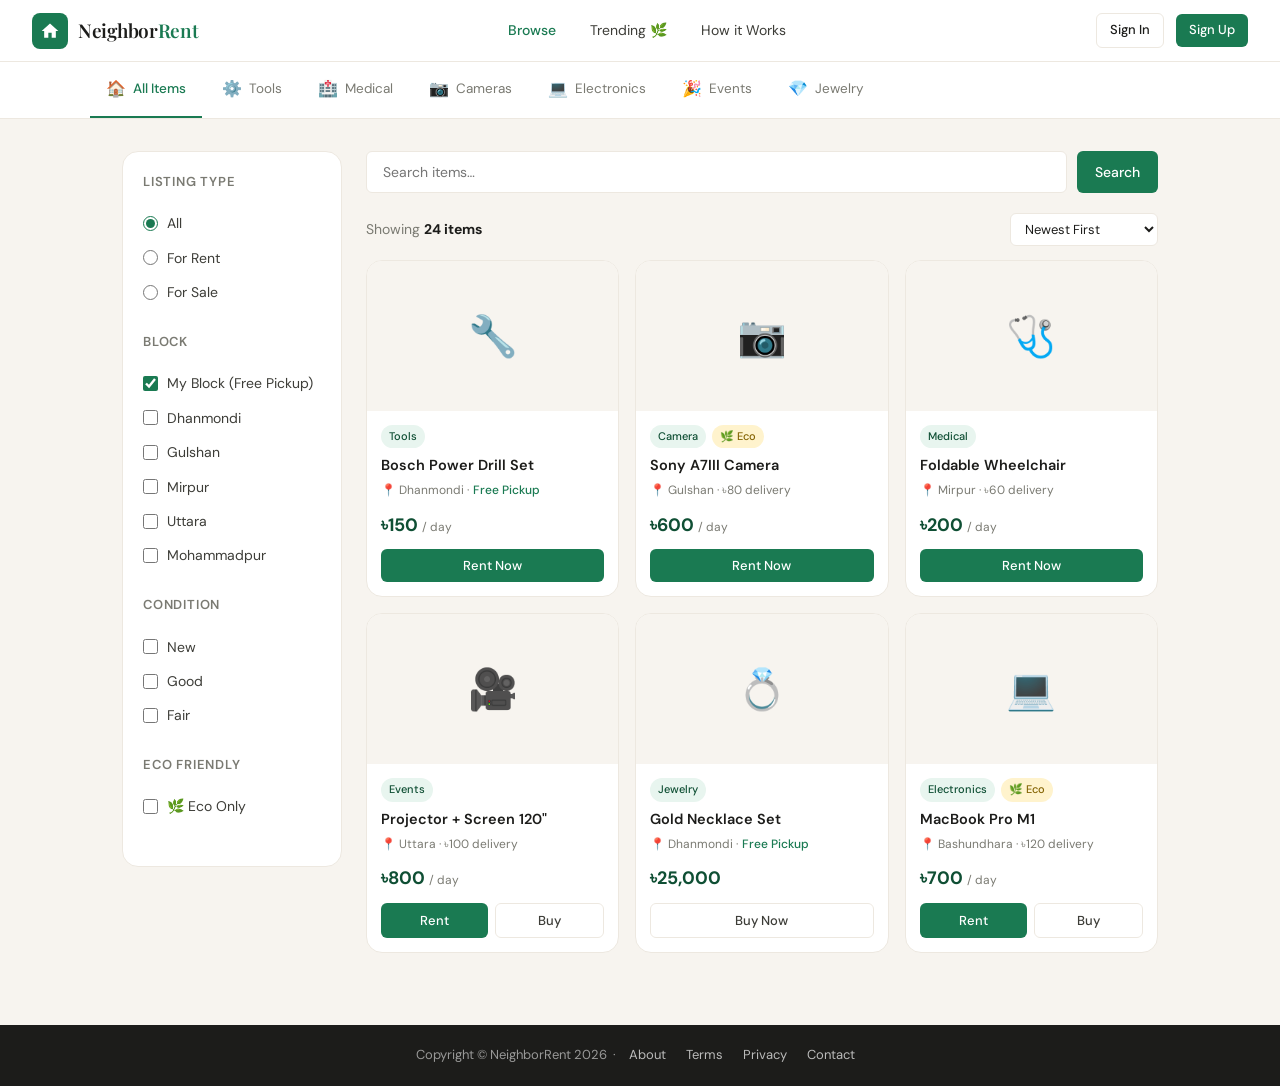
==== browse.html @ 6504f297 "first commit" ====
<!DOCTYPE html>
<html lang="en">
<head>
<meta charset="UTF-8">
<meta name="viewport" content="width=device-width, initial-scale=1.0">
<title>NeighborRent – Dhaka Rental & Resale Platform</title>
<link href="https://fonts.googleapis.com/css2?family=DM+Sans:ital,opsz,wght@0,9..40,300;0,9..40,400;0,9..40,500;0,9..40,600;1,9..40,300&family=Playfair+Display:wght@500;600&display=swap" rel="stylesheet">
<link rel="stylesheet" href="styles.css">
</head>
<body>
<nav class="topbar">
  <a href="neighborrent.html" class="logo">
    <div class="logo-icon">
      <svg viewBox="0 0 24 24"><path d="M10 20v-6h4v6h5v-8h3L12 3 2 12h3v8z"/></svg>
    </div>
    <span class="logo-text">Neighbor<span>Rent</span></span>
  </a>
  <div class="nav-links" id="nav-public">
    <a href="browse.html" class="nav-link active">Browse</a>
    <a href="trending.html" class="nav-link">Trending 🌿</a>
    <a href="#" class="nav-link">How it Works</a>
  </div>
  <div class="nav-right" id="nav-right-public">
    <a href="signin.html" class="btn btn-outline btn-sm">Sign In</a>
    <a href="signup.html" class="btn btn-primary btn-sm">Sign Up</a>
  </div>
</nav>
<div id="page-browse" class="page-section active">
  <div class="category-bar">
    <div class="inner">
      <div class="cat-pill active"><span class="icon">🏠</span> All Items</div>
      <div class="cat-pill"><span class="icon">⚙️</span> Tools</div>
      <div class="cat-pill"><span class="icon">🏥</span> Medical</div>
      <div class="cat-pill"><span class="icon">📷</span> Cameras</div>
      <div class="cat-pill"><span class="icon">💻</span> Electronics</div>
      <div class="cat-pill"><span class="icon">🎉</span> Events</div>
      <div class="cat-pill"><span class="icon">💎</span> Jewelry</div>
    </div>
  </div>
  <div class="container">
    <div class="browse-layout">
      <!-- Filters -->
      <aside class="filter-sidebar">
        <div class="filter-group">
          <h3>Listing Type</h3>
          <label><input type="radio" name="type" checked> All</label>
          <label><input type="radio" name="type"> For Rent</label>
          <label><input type="radio" name="type"> For Sale</label>
        </div>
        <div class="filter-group">
          <h3>Block</h3>
          <label><input type="checkbox" checked> My Block (Free Pickup)</label>
          <label><input type="checkbox"> Dhanmondi</label>
          <label><input type="checkbox"> Gulshan</label>
          <label><input type="checkbox"> Mirpur</label>
          <label><input type="checkbox"> Uttara</label>
          <label><input type="checkbox"> Mohammadpur</label>
        </div>
        <div class="filter-group">
          <h3>Condition</h3>
          <label><input type="checkbox"> New</label>
          <label><input type="checkbox"> Good</label>
          <label><input type="checkbox"> Fair</label>
        </div>
        <div class="filter-group">
          <h3>Eco Friendly</h3>
          <label><input type="checkbox"> 🌿 Eco Only</label>
        </div>
      </aside>

      <!-- Items -->
      <div class="items-grid">
        <div class="search-bar">
          <input class="search-input" type="text" placeholder="Search items…">
          <button class="btn btn-primary">Search</button>
        </div>
        <div class="u-inline-009">
          <span class="u-inline-010">Showing <strong class="u-inline-011">24 items</strong></span>
          <select class="u-inline-012">
            <option>Newest First</option><option>Price: Low to High</option><option>Price: High to Low</option>
          </select>
        </div>
        <div class="cards-grid">
          <div class="item-card" onclick="location.href='item-detail.html'">
            <div class="card-img">🔧</div>
            <div class="card-body">
              <div class="card-meta"><span class="card-cat">Tools</span></div>
              <div class="card-name">Bosch Power Drill Set</div>
              <div class="card-block">📍 Dhanmondi · <span class="u-inline-013">Free Pickup</span></div>
              <div class="card-price">৳150 <span>/ day</span></div>
              <div class="card-actions"><button class="btn-rent">Rent Now</button></div>
            </div>
          </div>
          <div class="item-card" onclick="location.href='item-detail.html'">
            <div class="card-img">📷</div>
            <div class="card-body">
              <div class="card-meta"><span class="card-cat">Camera</span><span class="eco-badge">🌿 Eco</span></div>
              <div class="card-name">Sony A7III Camera</div>
              <div class="card-block">📍 Gulshan · ৳80 delivery</div>
              <div class="card-price">৳600 <span>/ day</span></div>
              <div class="card-actions"><button class="btn-rent">Rent Now</button></div>
            </div>
          </div>
          <div class="item-card" onclick="location.href='item-detail.html'">
            <div class="card-img">🩺</div>
            <div class="card-body">
              <div class="card-meta"><span class="card-cat">Medical</span></div>
              <div class="card-name">Foldable Wheelchair</div>
              <div class="card-block">📍 Mirpur · ৳60 delivery</div>
              <div class="card-price">৳200 <span>/ day</span></div>
              <div class="card-actions"><button class="btn-rent">Rent Now</button></div>
            </div>
          </div>
          <div class="item-card" onclick="location.href='item-detail.html'">
            <div class="card-img">🎥</div>
            <div class="card-body">
              <div class="card-meta"><span class="card-cat">Events</span></div>
              <div class="card-name">Projector + Screen 120"</div>
              <div class="card-block">📍 Uttara · ৳100 delivery</div>
              <div class="card-price">৳800 <span>/ day</span></div>
              <div class="card-actions"><button class="btn-rent">Rent</button><button class="btn-buy">Buy</button></div>
            </div>
          </div>
          <div class="item-card" onclick="location.href='item-detail.html'">
            <div class="card-img">💍</div>
            <div class="card-body">
              <div class="card-meta"><span class="card-cat">Jewelry</span></div>
              <div class="card-name">Gold Necklace Set</div>
              <div class="card-block">📍 Dhanmondi · <span class="u-inline-013">Free Pickup</span></div>
              <div class="card-price">৳25,000</div>
              <div class="card-actions"><button class="btn-buy u-inline-014">Buy Now</button></div>
            </div>
          </div>
          <div class="item-card" onclick="location.href='item-detail.html'">
            <div class="card-img">💻</div>
            <div class="card-body">
              <div class="card-meta"><span class="card-cat">Electronics</span><span class="eco-badge">🌿 Eco</span></div>
              <div class="card-name">MacBook Pro M1</div>
              <div class="card-block">📍 Bashundhara · ৳120 delivery</div>
              <div class="card-price">৳700 <span>/ day</span></div>
              <div class="card-actions"><button class="btn-rent">Rent</button><button class="btn-buy">Buy</button></div>
            </div>
          </div>
        </div>
      </div>
    </div>
  </div>
  <footer class="u-inline-015"><p>Copyright © NeighborRent 2026 &nbsp;·&nbsp;<a href="#">About</a><a href="#">Terms</a><a href="#">Privacy</a><a href="#">Contact</a></p></footer>
</div>

<!-- ══════════════════════════════════════════
     PAGE: ITEM DETAIL
══════════════════════════════════════════ -->
<script src="scripts.js"></script>
</body>
</html>
---- styles.css ----
/*
  NeighborRent shared styles
  --------------------------
  This SCSS file contains the visual system, shared layout primitives,
  and page-specific styles used by every standalone HTML page.
*/
:root {
  --green: #1a7a52;
  --green-light: #e8f5ef;
  --green-mid: #2d9e6a;
  --green-dark: #0f4f34;
  --amber: #e8a020;
  --amber-light: #fef6e4;
  --coral: #e55a38;
  --sand: #f7f4ef;
  --sand-dark: #ede8e0;
  --ink: #1c1c1a;
  --ink-mid: #3d3d38;
  --ink-muted: #7a7a72;
  --ink-faint: #b5b5ac;
  --white: #ffffff;
  --radius: 10px;
  --radius-sm: 6px;
  --radius-lg: 16px;
  --shadow: 0 2px 12px rgba(0, 0, 0, 0.07);
  --shadow-md: 0 4px 24px rgba(0, 0, 0, 0.10);
}

* {
  box-sizing: border-box;
  margin: 0;
  padding: 0;
}

body {
  font-family: "DM Sans", sans-serif;
  background: var(--sand);
  color: var(--ink);
  font-size: 15px;
  line-height: 1.6;
}

/* Navigation and global header */
.topbar {
  background: var(--white);
  border-bottom: 1px solid var(--sand-dark);
  padding: 0 2rem;
  height: 62px;
  display: flex;
  align-items: center;
  justify-content: space-between;
  position: sticky;
  top: 0;
  z-index: 100;
}

.logo {
  display: flex;
  align-items: center;
  gap: 10px;
  text-decoration: none;
}

.logo-icon {
  width: 36px;
  height: 36px;
  background: var(--green);
  border-radius: 8px;
  display: flex;
  align-items: center;
  justify-content: center;
}

.logo-icon svg {
  width: 20px;
  height: 20px;
  fill: white;
}

.logo-text {
  font-family: "Playfair Display", serif;
  font-size: 19px;
  font-weight: 600;
  color: var(--ink);
  letter-spacing: -0.3px;
}

.logo-text span {
  color: var(--green);
}

.nav-links {
  display: flex;
  align-items: center;
  gap: 6px;
}

.nav-link {
  padding: 7px 14px;
  border-radius: var(--radius-sm);
  font-size: 14px;
  color: var(--ink-mid);
  text-decoration: none;
  transition: all 0.15s;
  font-weight: 400;
}

.nav-link:hover {
  background: var(--sand);
  color: var(--ink);
}

.nav-link.active {
  color: var(--green);
  font-weight: 500;
}

.nav-badge {
  position: relative;
  display: flex;
  align-items: center;
  justify-content: center;
  width: 38px;
  height: 38px;
  border-radius: 50%;
  border: 1px solid var(--sand-dark);
  cursor: pointer;
  transition: background 0.15s;
}

.nav-badge:hover {
  background: var(--sand);
}

.nav-badge .dot {
  position: absolute;
  top: 7px;
  right: 7px;
  width: 8px;
  height: 8px;
  border-radius: 50%;
  background: var(--coral);
  border: 2px solid white;
}

.nav-right {
  display: flex;
  align-items: center;
  gap: 12px;
}

.btn {
  display: inline-flex;
  align-items: center;
  gap: 7px;
  padding: 9px 18px;
  border-radius: var(--radius-sm);
  font-size: 14px;
  font-weight: 500;
  cursor: pointer;
  transition: all 0.15s;
  font-family: inherit;
  text-decoration: none;
  border: none;
}

.btn-primary {
  background: var(--green);
  color: white;
}

.btn-primary:hover {
  background: var(--green-dark);
}

.btn-outline {
  background: transparent;
  color: var(--ink);
  border: 1px solid var(--sand-dark);
}

.btn-outline:hover {
  background: var(--sand);
}

.btn-sm {
  padding: 6px 13px;
  font-size: 13px;
}

.btn-amber {
  background: var(--amber);
  color: white;
}

.btn-amber:hover {
  opacity: 0.9;
}

.avatar {
  width: 36px;
  height: 36px;
  border-radius: 50%;
  background: var(--green-light);
  color: var(--green-dark);
  font-weight: 600;
  font-size: 13px;
  display: flex;
  align-items: center;
  justify-content: center;
  cursor: pointer;
  border: 2px solid var(--green-light);
}

/* Page shell */
.page-section {
  display: block;
}

.container {
  max-width: 1100px;
  margin: 0 auto;
  padding: 0 2rem;
}

/* Home page hero */
.hero {
  background: linear-gradient(135deg, #0f4f34 0%, #1a7a52 60%, #2d9e6a 100%);
  padding: 80px 2rem 90px;
  text-align: center;
  position: relative;
  overflow: hidden;
}

.hero::before {
  content: "";
  position: absolute;
  inset: 0;
  background: url("data:image/svg+xml,%3Csvg width='60' height='60' viewBox='0 0 60 60' xmlns='http://www.w3.org/2000/svg'%3E%3Ccircle cx='30' cy='30' r='1.5' fill='%23ffffff' fill-opacity='0.06'/%3E%3C/svg%3E");
}

.hero-badge {
  display: inline-flex;
  align-items: center;
  gap: 7px;
  background: rgba(255, 255, 255, 0.15);
  border: 1px solid rgba(255, 255, 255, 0.25);
  color: rgba(255, 255, 255, 0.9);
  padding: 6px 14px;
  border-radius: 99px;
  font-size: 13px;
  margin-bottom: 24px;
}

.hero h1 {
  font-family: "Playfair Display", serif;
  font-size: 52px;
  font-weight: 600;
  color: white;
  line-height: 1.1;
  margin-bottom: 18px;
  letter-spacing: -1px;
}

.hero h1 em {
  font-style: italic;
  color: #a8dfc7;
}

.hero p {
  font-size: 17px;
  color: rgba(255, 255, 255, 0.75);
  max-width: 500px;
  margin: 0 auto 36px;
  font-weight: 300;
}

.hero-actions {
  display: flex;
  gap: 12px;
  justify-content: center;
  flex-wrap: wrap;
}

.hero .btn-white {
  background: white;
  color: var(--green-dark);
  font-weight: 600;
  padding: 12px 28px;
  font-size: 15px;
  border-radius: var(--radius);
}

.hero .btn-white:hover {
  background: var(--green-light);
}

.hero .btn-ghost {
  background: rgba(255, 255, 255, 0.12);
  color: white;
  border: 1px solid rgba(255, 255, 255, 0.3);
  padding: 12px 28px;
  font-size: 15px;
  border-radius: var(--radius);
}

.hero-stats {
  display: flex;
  gap: 40px;
  justify-content: center;
  margin-top: 56px;
  padding-top: 36px;
  border-top: 1px solid rgba(255, 255, 255, 0.15);
}

.hero-stat {
  text-align: center;
}

.hero-stat .num {
  font-size: 28px;
  font-weight: 600;
  color: white;
  font-family: "Playfair Display", serif;
}

.hero-stat .lbl {
  font-size: 13px;
  color: rgba(255, 255, 255, 0.6);
  margin-top: 3px;
}

/* Category navigation */
.category-bar {
  background: var(--white);
  border-bottom: 1px solid var(--sand-dark);
  padding: 0 2rem;
}

.category-bar .inner {
  max-width: 1100px;
  margin: 0 auto;
  display: flex;
  gap: 4px;
  overflow-x: auto;
}

.cat-pill {
  display: flex;
  align-items: center;
  gap: 7px;
  padding: 14px 16px;
  white-space: nowrap;
  cursor: pointer;
  font-size: 13.5px;
  color: var(--ink-muted);
  border-bottom: 2px solid transparent;
  transition: all 0.15s;
  font-weight: 400;
}

.cat-pill:hover {
  color: var(--ink);
}

.cat-pill.active {
  color: var(--green);
  border-bottom-color: var(--green);
  font-weight: 500;
}

.cat-pill .icon {
  font-size: 16px;
}

/* Browse and item grids */
.browse-layout {
  display: flex;
  gap: 24px;
  padding: 32px 0;
}

.filter-sidebar {
  width: 220px;
  flex-shrink: 0;
  background: var(--white);
  border-radius: var(--radius-lg);
  border: 1px solid var(--sand-dark);
  padding: 20px;
  height: -moz-fit-content;
  height: fit-content;
}

.filter-sidebar h3 {
  font-size: 13px;
  font-weight: 600;
  text-transform: uppercase;
  letter-spacing: 0.8px;
  color: var(--ink-muted);
  margin-bottom: 14px;
}

.filter-group {
  margin-bottom: 22px;
}

.filter-group label {
  display: flex;
  align-items: center;
  gap: 9px;
  padding: 6px 0;
  font-size: 14px;
  color: var(--ink-mid);
  cursor: pointer;
}

.filter-group label input[type=checkbox] {
  accent-color: var(--green);
  width: 15px;
  height: 15px;
}

.filter-group label input[type=radio] {
  accent-color: var(--green);
  width: 15px;
  height: 15px;
}

.items-grid {
  flex: 1;
}

.search-bar {
  display: flex;
  gap: 10px;
  margin-bottom: 20px;
}

.search-input {
  flex: 1;
  padding: 11px 16px;
  border-radius: var(--radius-sm);
  border: 1px solid var(--sand-dark);
  font-family: inherit;
  font-size: 14px;
  background: var(--white);
  color: var(--ink);
  outline: none;
  transition: border 0.15s;
}

.search-input:focus {
  border-color: var(--green);
}

.cards-grid {
  display: grid;
  grid-template-columns: repeat(auto-fill, minmax(200px, 1fr));
  gap: 16px;
}

.item-card {
  background: var(--white);
  border-radius: var(--radius-lg);
  border: 1px solid var(--sand-dark);
  overflow: hidden;
  transition: box-shadow 0.2s, transform 0.15s;
  cursor: pointer;
}

.item-card:hover {
  box-shadow: var(--shadow-md);
  transform: translateY(-2px);
}

.card-img {
  width: 100%;
  height: 150px;
  -o-object-fit: cover;
     object-fit: cover;
  background: var(--sand);
  display: flex;
  align-items: center;
  justify-content: center;
  font-size: 40px;
}
.card-img img {
  width: 100%;
}

.card-body {
  padding: 14px;
}

.card-meta {
  display: flex;
  align-items: center;
  gap: 6px;
  margin-bottom: 6px;
}

.card-cat {
  font-size: 11px;
  background: var(--green-light);
  color: var(--green-dark);
  padding: 3px 8px;
  border-radius: 99px;
  font-weight: 500;
}

.eco-badge {
  font-size: 11px;
  background: #fff3cd;
  color: #856404;
  padding: 3px 8px;
  border-radius: 99px;
  font-weight: 500;
}

.card-name {
  font-weight: 600;
  font-size: 14.5px;
  margin-bottom: 4px;
  color: var(--ink);
}

.card-block {
  font-size: 12px;
  color: var(--ink-muted);
  display: flex;
  align-items: center;
  gap: 4px;
  margin-bottom: 10px;
}

.card-price {
  font-size: 18px;
  font-weight: 700;
  color: var(--green-dark);
}

.card-price span {
  font-size: 12px;
  font-weight: 400;
  color: var(--ink-muted);
}

.card-actions {
  display: flex;
  gap: 7px;
  margin-top: 10px;
}

.btn-rent {
  flex: 1;
  background: var(--green);
  color: white;
  border: none;
  padding: 8px;
  border-radius: var(--radius-sm);
  font-size: 13px;
  font-weight: 500;
  cursor: pointer;
  font-family: inherit;
  transition: background 0.15s;
}

.btn-rent:hover {
  background: var(--green-dark);
}

.btn-buy {
  flex: 1;
  background: transparent;
  color: var(--ink-mid);
  border: 1px solid var(--sand-dark);
  padding: 8px;
  border-radius: var(--radius-sm);
  font-size: 13px;
  font-weight: 500;
  cursor: pointer;
  font-family: inherit;
  transition: background 0.15s;
}

.btn-buy:hover {
  background: var(--sand);
}

/* Authentication pages */
.auth-wrapper {
  min-height: calc(100vh - 62px);
  display: flex;
  align-items: center;
  justify-content: center;
  background: var(--sand);
  padding: 40px 2rem;
}

.auth-card {
  background: var(--white);
  border-radius: var(--radius-lg);
  border: 1px solid var(--sand-dark);
  padding: 40px 44px;
  width: 100%;
  max-width: 440px;
  box-shadow: var(--shadow);
}

.auth-logo {
  display: flex;
  align-items: center;
  gap: 10px;
  margin-bottom: 28px;
}

.auth-title {
  font-family: "Playfair Display", serif;
  font-size: 26px;
  font-weight: 600;
  margin-bottom: 6px;
}

.auth-sub {
  font-size: 14px;
  color: var(--ink-muted);
  margin-bottom: 28px;
}

.form-group {
  margin-bottom: 16px;
}

.form-label {
  display: block;
  font-size: 13px;
  font-weight: 500;
  color: var(--ink-mid);
  margin-bottom: 6px;
}

.form-input {
  width: 100%;
  padding: 11px 14px;
  border-radius: var(--radius-sm);
  border: 1px solid var(--sand-dark);
  font-family: inherit;
  font-size: 14px;
  color: var(--ink);
  background: var(--white);
  outline: none;
  transition: border 0.15s;
}

.form-input:focus {
  border-color: var(--green);
  box-shadow: 0 0 0 3px rgba(26, 122, 82, 0.1);
}

.form-select {
  width: 100%;
  padding: 11px 14px;
  border-radius: var(--radius-sm);
  border: 1px solid var(--sand-dark);
  font-family: inherit;
  font-size: 14px;
  color: var(--ink);
  background: var(--white);
  outline: none;
  cursor: pointer;
}

.form-row {
  display: grid;
  grid-template-columns: 1fr 1fr;
  gap: 12px;
}

.form-hint {
  font-size: 12px;
  color: var(--ink-muted);
  margin-top: 5px;
}

.divider {
  height: 1px;
  background: var(--sand-dark);
  margin: 20px 0;
  position: relative;
}

.divider::after {
  content: "or";
  position: absolute;
  top: -10px;
  left: 50%;
  transform: translateX(-50%);
  background: white;
  padding: 0 10px;
  font-size: 12px;
  color: var(--ink-faint);
}

.auth-link {
  font-size: 14px;
  color: var(--ink-muted);
  text-align: center;
  margin-top: 18px;
}

.auth-link a {
  color: var(--green);
  text-decoration: none;
  font-weight: 500;
}

.btn-full {
  width: 100%;
  justify-content: center;
  padding: 12px;
  font-size: 15px;
  border-radius: var(--radius-sm);
}

/* Dashboard shell */
.dashboard-layout {
  display: flex;
  min-height: calc(100vh - 62px);
}

.sidebar {
  width: 220px;
  flex-shrink: 0;
  background: var(--white);
  border-right: 1px solid var(--sand-dark);
  padding: 24px 12px;
}

.sidebar-user {
  padding: 4px 8px 20px;
  border-bottom: 1px solid var(--sand-dark);
  margin-bottom: 16px;
}

.sidebar-user .u-name {
  font-weight: 600;
  font-size: 14.5px;
  color: var(--ink);
}

.sidebar-user .u-block {
  font-size: 12px;
  color: var(--ink-muted);
  margin-top: 2px;
}

.sidebar-user .u-avatar {
  width: 42px;
  height: 42px;
  border-radius: 50%;
  background: var(--green-light);
  color: var(--green-dark);
  font-weight: 700;
  font-size: 15px;
  display: flex;
  align-items: center;
  justify-content: center;
  margin-bottom: 10px;
}

.sidebar-nav a {
  display: flex;
  align-items: center;
  gap: 10px;
  padding: 9px 12px;
  border-radius: var(--radius-sm);
  font-size: 13.5px;
  color: var(--ink-mid);
  text-decoration: none;
  transition: all 0.15s;
  margin-bottom: 2px;
}

.sidebar-nav a .icon {
  font-size: 16px;
  width: 20px;
  text-align: center;
}

.sidebar-nav a:hover {
  background: var(--sand);
  color: var(--ink);
}

.sidebar-nav a.active {
  background: var(--green-light);
  color: var(--green-dark);
  font-weight: 500;
}

.sidebar-nav a.logout {
  color: var(--coral);
  margin-top: 16px;
}

.sidebar-nav a.logout:hover {
  background: #fdf0ed;
}

.dash-main {
  flex: 1;
  padding: 32px;
  background: var(--sand);
  overflow-y: auto;
}

.dash-welcome {
  font-family: "Playfair Display", serif;
  font-size: 24px;
  font-weight: 600;
  color: var(--ink);
  margin-bottom: 4px;
}

.dash-sub {
  font-size: 14px;
  color: var(--ink-muted);
  margin-bottom: 28px;
}

.stat-grid {
  display: grid;
  grid-template-columns: repeat(auto-fill, minmax(180px, 1fr));
  gap: 14px;
  margin-bottom: 28px;
}

.stat-card {
  background: var(--white);
  border-radius: var(--radius-lg);
  border: 1px solid var(--sand-dark);
  padding: 20px;
}

.stat-card .stat-label {
  font-size: 12px;
  color: var(--ink-muted);
  font-weight: 500;
  text-transform: uppercase;
  letter-spacing: 0.6px;
  margin-bottom: 8px;
}

.stat-card .stat-num {
  font-size: 30px;
  font-weight: 700;
  font-family: "Playfair Display", serif;
  color: var(--ink);
}

.stat-card .stat-sub {
  font-size: 12px;
  color: var(--green);
  margin-top: 4px;
}

.stat-card.accent {
  background: var(--green);
  border-color: var(--green);
}

.stat-card.accent .stat-label {
  color: rgba(255, 255, 255, 0.7);
}

.stat-card.accent .stat-num {
  color: white;
}

.stat-card.accent .stat-sub {
  color: rgba(255, 255, 255, 0.75);
}

.section-title {
  font-size: 15px;
  font-weight: 600;
  color: var(--ink);
  margin-bottom: 14px;
}

.dash-grid {
  display: grid;
  grid-template-columns: 1fr 1fr;
  gap: 20px;
}

.dash-card {
  background: var(--white);
  border-radius: var(--radius-lg);
  border: 1px solid var(--sand-dark);
  padding: 20px;
}

.activity-item {
  display: flex;
  align-items: flex-start;
  gap: 12px;
  padding: 10px 0;
  border-bottom: 1px solid var(--sand-dark);
}

.activity-item:last-child {
  border-bottom: none;
}

.activity-dot {
  width: 8px;
  height: 8px;
  border-radius: 50%;
  margin-top: 7px;
  flex-shrink: 0;
}

.activity-dot.green {
  background: var(--green);
}

.activity-dot.amber {
  background: var(--amber);
}

.activity-dot.coral {
  background: var(--coral);
}

.activity-text {
  font-size: 13.5px;
  color: var(--ink-mid);
  flex: 1;
}

.activity-time {
  font-size: 12px;
  color: var(--ink-faint);
  margin-top: 2px;
}

/* My items table */
.table-card {
  background: var(--white);
  border-radius: var(--radius-lg);
  border: 1px solid var(--sand-dark);
  overflow: hidden;
}

.table-header {
  padding: 18px 20px;
  border-bottom: 1px solid var(--sand-dark);
  display: flex;
  align-items: center;
  justify-content: space-between;
}

.table-header h2 {
  font-size: 16px;
  font-weight: 600;
}

table {
  width: 100%;
  border-collapse: collapse;
}

th {
  font-size: 12px;
  font-weight: 600;
  text-transform: uppercase;
  letter-spacing: 0.6px;
  color: var(--ink-muted);
  padding: 12px 16px;
  text-align: left;
  border-bottom: 1px solid var(--sand-dark);
  background: var(--sand);
}

td {
  padding: 14px 16px;
  font-size: 14px;
  color: var(--ink-mid);
  border-bottom: 1px solid var(--sand-dark);
  vertical-align: middle;
}

tr:last-child td {
  border-bottom: none;
}

tr:hover td {
  background: var(--sand);
}

.status-pill {
  display: inline-block;
  padding: 3px 10px;
  border-radius: 99px;
  font-size: 12px;
  font-weight: 500;
}

.s-available {
  background: var(--green-light);
  color: var(--green-dark);
}

.s-rented {
  background: #fff3cd;
  color: #856404;
}

.s-sold {
  background: #fdecea;
  color: #a93226;
}

.s-pending {
  background: #e8f4fd;
  color: #1a5276;
}

.action-link {
  color: var(--green);
  font-size: 13px;
  cursor: pointer;
  font-weight: 500;
  text-decoration: none;
}

.action-link.del {
  color: var(--coral);
}

.thumb {
  width: 44px;
  height: 44px;
  border-radius: var(--radius-sm);
  background: var(--sand-dark);
  display: flex;
  align-items: center;
  justify-content: center;
  font-size: 22px;
}

/* Item detail page */
.detail-layout {
  display: grid;
  grid-template-columns: 1.1fr 0.9fr;
  gap: 28px;
  padding: 32px 0;
}

.gallery {
  border-radius: var(--radius-lg);
  overflow: hidden;
  border: 1px solid var(--sand-dark);
}

.gallery-main {
  height: 320px;
  background: var(--sand);
  display: flex;
  align-items: center;
  justify-content: center;
  font-size: 90px;
}

.gallery-thumbs {
  display: flex;
  gap: 8px;
  padding: 10px;
  background: var(--white);
}

.gallery-thumb {
  width: 56px;
  height: 56px;
  border-radius: var(--radius-sm);
  background: var(--sand-dark);
  display: flex;
  align-items: center;
  justify-content: center;
  font-size: 24px;
  cursor: pointer;
  border: 2px solid transparent;
}

.gallery-thumb.active {
  border-color: var(--green);
}

.detail-info {
  background: var(--white);
  border-radius: var(--radius-lg);
  border: 1px solid var(--sand-dark);
  padding: 24px;
}

.detail-cats {
  display: flex;
  gap: 7px;
  margin-bottom: 12px;
}

.detail-name {
  font-family: "Playfair Display", serif;
  font-size: 26px;
  font-weight: 600;
  color: var(--ink);
  margin-bottom: 8px;
  line-height: 1.2;
}

.detail-price {
  font-size: 26px;
  font-weight: 700;
  color: var(--green-dark);
  margin-bottom: 4px;
}

.detail-price span {
  font-size: 14px;
  font-weight: 400;
  color: var(--ink-muted);
}

.detail-seller {
  display: flex;
  align-items: center;
  gap: 10px;
  padding: 14px 0;
  border-top: 1px solid var(--sand-dark);
  border-bottom: 1px solid var(--sand-dark);
  margin: 16px 0;
}

.seller-avatar {
  width: 38px;
  height: 38px;
  border-radius: 50%;
  background: var(--green-light);
  color: var(--green-dark);
  font-weight: 600;
  font-size: 13px;
  display: flex;
  align-items: center;
  justify-content: center;
}

.seller-info .s-name {
  font-weight: 600;
  font-size: 14px;
  color: var(--ink);
}

.seller-info .s-rating {
  font-size: 12px;
  color: var(--ink-muted);
}

.stars {
  color: var(--amber);
  font-size: 13px;
}

.delivery-box {
  background: var(--green-light);
  border-radius: var(--radius-sm);
  padding: 10px 14px;
  display: flex;
  align-items: center;
  gap: 10px;
  margin-bottom: 16px;
  font-size: 13.5px;
}

.delivery-box .icon {
  font-size: 20px;
}

.delivery-box .label {
  font-weight: 500;
  color: var(--green-dark);
}

.detail-desc {
  font-size: 14px;
  color: var(--ink-muted);
  line-height: 1.7;
  margin-bottom: 18px;
}

.condition-badge {
  display: inline-flex;
  align-items: center;
  gap: 5px;
  font-size: 13px;
  padding: 4px 10px;
  background: var(--sand);
  border-radius: 99px;
  color: var(--ink-mid);
  margin-bottom: 14px;
}

.detail-actions {
  display: flex;
  gap: 10px;
}

.detail-actions .btn {
  flex: 1;
  justify-content: center;
  padding: 13px;
  font-size: 15px;
  border-radius: var(--radius-sm);
}

/* Add listing form */
.listing-card {
  background: var(--white);
  border-radius: var(--radius-lg);
  border: 1px solid var(--sand-dark);
  padding: 28px 32px;
}

.listing-card h2 {
  font-family: "Playfair Display", serif;
  font-size: 22px;
  font-weight: 600;
  margin-bottom: 4px;
}

.listing-card .sub {
  font-size: 14px;
  color: var(--ink-muted);
  margin-bottom: 28px;
}

.upload-zone {
  border: 2px dashed var(--sand-dark);
  border-radius: var(--radius);
  padding: 32px;
  text-align: center;
  cursor: pointer;
  transition: border 0.15s;
  margin-bottom: 16px;
}

.upload-zone:hover {
  border-color: var(--green);
  background: var(--green-light);
}

.upload-icon {
  font-size: 32px;
  margin-bottom: 8px;
}

.upload-zone p {
  font-size: 14px;
  color: var(--ink-muted);
}

.upload-zone strong {
  color: var(--green);
}

.type-toggle {
  display: flex;
  gap: 0;
  border: 1px solid var(--sand-dark);
  border-radius: var(--radius-sm);
  overflow: hidden;
}

.type-opt {
  flex: 1;
  padding: 10px;
  text-align: center;
  font-size: 14px;
  cursor: pointer;
  background: white;
  color: var(--ink-mid);
  transition: all 0.15s;
  font-weight: 400;
}

.type-opt.active {
  background: var(--green);
  color: white;
  font-weight: 500;
}

.eco-check {
  display: flex;
  align-items: center;
  gap: 10px;
  padding: 14px;
  background: var(--green-light);
  border-radius: var(--radius-sm);
  border: 1px solid rgba(26, 122, 82, 0.2);
}

.eco-check label {
  font-size: 14px;
  color: var(--green-dark);
  font-weight: 500;
  cursor: pointer;
}

.eco-check input {
  accent-color: var(--green);
  width: 17px;
  height: 17px;
}

/* Messages layout */
.msg-layout {
  display: flex;
  height: calc(100vh - 62px - 64px);
  border: 1px solid var(--sand-dark);
  border-radius: var(--radius-lg);
  overflow: hidden;
  background: var(--white);
}

.msg-sidebar {
  width: 280px;
  border-right: 1px solid var(--sand-dark);
  display: flex;
  flex-direction: column;
}

.msg-sidebar-head {
  padding: 16px;
  border-bottom: 1px solid var(--sand-dark);
  font-weight: 600;
  font-size: 15px;
}

.convo-list {
  overflow-y: auto;
  flex: 1;
}

.convo-item {
  display: flex;
  align-items: center;
  gap: 12px;
  padding: 14px 16px;
  cursor: pointer;
  border-bottom: 1px solid var(--sand-dark);
  transition: background 0.12s;
}

.convo-item:hover {
  background: var(--sand);
}

.convo-item.active {
  background: var(--green-light);
}

.convo-av {
  width: 40px;
  height: 40px;
  border-radius: 50%;
  background: var(--sand-dark);
  display: flex;
  align-items: center;
  justify-content: center;
  font-weight: 600;
  font-size: 14px;
  color: var(--ink-mid);
  flex-shrink: 0;
}

.convo-info {
  flex: 1;
  min-width: 0;
}

.convo-name {
  font-weight: 500;
  font-size: 14px;
  color: var(--ink);
}

.convo-preview {
  font-size: 12.5px;
  color: var(--ink-muted);
  white-space: nowrap;
  overflow: hidden;
  text-overflow: ellipsis;
}

.convo-meta {
  text-align: right;
}

.convo-time {
  font-size: 11px;
  color: var(--ink-faint);
}

.convo-unread {
  width: 18px;
  height: 18px;
  border-radius: 50%;
  background: var(--green);
  color: white;
  font-size: 10px;
  font-weight: 700;
  display: flex;
  align-items: center;
  justify-content: center;
  margin-top: 4px;
  margin-left: auto;
}

.msg-main {
  flex: 1;
  display: flex;
  flex-direction: column;
}

.msg-main-head {
  padding: 14px 20px;
  border-bottom: 1px solid var(--sand-dark);
  display: flex;
  align-items: center;
  gap: 12px;
}

.msg-main-head .title {
  font-weight: 600;
  font-size: 15px;
}

.msg-main-head .sub {
  font-size: 12px;
  color: var(--ink-muted);
}

.msg-body {
  flex: 1;
  overflow-y: auto;
  padding: 20px;
  display: flex;
  flex-direction: column;
  gap: 14px;
  background: var(--sand);
}

.msg-bubble-row {
  display: flex;
  gap: 10px;
}

.msg-bubble-row.me {
  flex-direction: row-reverse;
}

.bubble {
  max-width: 68%;
  padding: 10px 14px;
  border-radius: 14px;
  font-size: 14px;
  line-height: 1.5;
}

.bubble.them {
  background: var(--white);
  color: var(--ink);
  border-bottom-left-radius: 4px;
  border: 1px solid var(--sand-dark);
}

.bubble.me {
  background: var(--green);
  color: white;
  border-bottom-right-radius: 4px;
}

.bubble-time {
  font-size: 11px;
  color: var(--ink-faint);
  margin-top: 4px;
  text-align: right;
}

.bubble.me .bubble-time {
  color: rgba(255, 255, 255, 0.65);
}

.msg-input-bar {
  padding: 14px 20px;
  border-top: 1px solid var(--sand-dark);
  display: flex;
  gap: 10px;
  align-items: center;
  background: var(--white);
}

.msg-input {
  flex: 1;
  padding: 10px 14px;
  border-radius: 99px;
  border: 1px solid var(--sand-dark);
  font-family: inherit;
  font-size: 14px;
  background: var(--sand);
  outline: none;
}

.msg-input:focus {
  border-color: var(--green);
  background: white;
}

.send-btn {
  width: 40px;
  height: 40px;
  border-radius: 50%;
  background: var(--green);
  border: none;
  cursor: pointer;
  display: flex;
  align-items: center;
  justify-content: center;
}

.send-btn svg {
  fill: white;
  width: 17px;
  height: 17px;
}

/* Trending page */
.trending-hero {
  background: linear-gradient(135deg, #0f4f34, #1a7a52);
  border-radius: var(--radius-lg);
  padding: 32px;
  margin-bottom: 24px;
  color: white;
  display: flex;
  align-items: center;
  justify-content: space-between;
}

.trending-hero h2 {
  font-family: "Playfair Display", serif;
  font-size: 28px;
  font-weight: 600;
  margin-bottom: 8px;
}

.trending-hero p {
  font-size: 14px;
  opacity: 0.75;
  max-width: 400px;
}

.leaf-icon {
  font-size: 64px;
  opacity: 0.3;
}

.filter-tabs {
  display: flex;
  gap: 8px;
  margin-bottom: 20px;
  flex-wrap: wrap;
}

.filter-tab {
  padding: 7px 16px;
  border-radius: 99px;
  font-size: 13.5px;
  cursor: pointer;
  border: 1px solid var(--sand-dark);
  background: var(--white);
  color: var(--ink-mid);
  transition: all 0.15s;
}

.filter-tab.active {
  background: var(--green);
  color: white;
  border-color: var(--green);
  font-weight: 500;
}

/* Rentals page */
.rental-card-item {
  background: var(--white);
  border-radius: var(--radius-lg);
  border: 1px solid var(--sand-dark);
  padding: 18px 20px;
  display: flex;
  align-items: center;
  gap: 16px;
  margin-bottom: 12px;
}

.rental-thumb {
  width: 60px;
  height: 60px;
  border-radius: var(--radius-sm);
  background: var(--sand);
  display: flex;
  align-items: center;
  justify-content: center;
  font-size: 28px;
  flex-shrink: 0;
}

.rental-info {
  flex: 1;
}

.rental-name {
  font-weight: 600;
  font-size: 15px;
  color: var(--ink);
  margin-bottom: 3px;
}

.rental-meta {
  font-size: 13px;
  color: var(--ink-muted);
}

.rental-actions {
  display: flex;
  gap: 8px;
  align-items: center;
}

.rental-cost {
  font-weight: 700;
  font-size: 16px;
  color: var(--green-dark);
  text-align: right;
}

.rental-cost span {
  display: block;
  font-size: 11px;
  font-weight: 400;
  color: var(--ink-faint);
}

/* Shared page headers */
.page-header {
  background: var(--white);
  border-bottom: 1px solid var(--sand-dark);
  padding: 20px 2rem;
  margin-bottom: 0;
}

.page-header h1 {
  font-family: "Playfair Display", serif;
  font-size: 22px;
  font-weight: 600;
}

.page-header p {
  font-size: 13.5px;
  color: var(--ink-muted);
  margin-top: 3px;
}

.page-header .breadcrumb {
  font-size: 12.5px;
  color: var(--ink-faint);
  margin-bottom: 6px;
}

.page-header .breadcrumb a {
  color: var(--green);
  text-decoration: none;
}

/* Footer */
footer {
  background: var(--ink);
  color: rgba(255, 255, 255, 0.55);
  text-align: center;
  padding: 20px;
  font-size: 13px;
}

footer a {
  color: rgba(255, 255, 255, 0.7);
  text-decoration: none;
  margin: 0 10px;
}

footer a:hover {
  color: white;
}

/* Signup progress indicator */
.step-indicator {
  display: flex;
  align-items: center;
  gap: 0;
  margin-bottom: 28px;
}

.step {
  display: flex;
  align-items: center;
}

.step-num {
  width: 28px;
  height: 28px;
  border-radius: 50%;
  border: 2px solid var(--sand-dark);
  display: flex;
  align-items: center;
  justify-content: center;
  font-size: 12px;
  font-weight: 600;
  color: var(--ink-faint);
}

.step.done .step-num {
  background: var(--green);
  border-color: var(--green);
  color: white;
}

.step.active .step-num {
  border-color: var(--green);
  color: var(--green);
}

.step-line {
  flex: 1;
  height: 2px;
  background: var(--sand-dark);
}

.step.done + .step-line {
  background: var(--green);
}

/* Utilities */
.tag {
  display: inline-block;
  font-size: 12px;
  background: var(--sand-dark);
  color: var(--ink-mid);
  padding: 3px 9px;
  border-radius: 99px;
}

.alert-box {
  background: var(--amber-light);
  border: 1px solid var(--amber);
  border-radius: var(--radius-sm);
  padding: 12px 16px;
  font-size: 13.5px;
  color: #7d5a00;
  display: flex;
  gap: 10px;
  align-items: flex-start;
  margin-bottom: 16px;
}

.alert-box .icon {
  font-size: 16px;
  margin-top: 1px;
}

.text-muted {
  color: var(--ink-muted);
}

.text-green {
  color: var(--green);
}

.fw-6 {
  font-weight: 600;
}

.mt-1 {
  margin-top: 8px;
}

.mt-2 {
  margin-top: 16px;
}

.mt-3 {
  margin-top: 24px;
}

.mb-1 {
  margin-bottom: 8px;
}

.mb-2 {
  margin-bottom: 16px;
}

.mb-3 {
  margin-bottom: 24px;
}

.flex-between {
  display: flex;
  align-items: center;
  justify-content: space-between;
}

/* Utilities generated from former inline style attributes. */
.u-inline-001 {
  padding-top: 36px;
  padding-bottom: 48px;
}

.u-inline-002 {
  font-family: "Playfair Display", serif;
  font-size: 22px;
  font-weight: 600;
}

.u-inline-003 {
  font-size: 14px;
  text-decoration: none;
}

.u-inline-004 {
  background: linear-gradient(135deg, #0f4f34, #1a7a52);
  border-radius: var(--radius-lg);
  padding: 28px 32px;
  margin-top: 36px;
  display: flex;
  align-items: center;
  justify-content: space-between;
  flex-wrap: wrap;
  gap: 16px;
}

.u-inline-005 {
  font-size: 13px;
  color: rgba(255, 255, 255, 0.6);
  margin-bottom: 6px;
  font-weight: 500;
  text-transform: uppercase;
  letter-spacing: 0.7px;
}

.u-inline-006 {
  font-family: "Playfair Display", serif;
  font-size: 22px;
  font-weight: 600;
  color: white;
  margin-bottom: 8px;
}

.u-inline-007 {
  font-size: 14px;
  color: rgba(255, 255, 255, 0.7);
  max-width: 420px;
}

.u-inline-008 {
  background: white;
  color: #0f4f34;
  font-weight: 600;
  padding: 12px 24px;
  border-radius: var(--radius-sm);
}

.u-inline-009 {
  display: flex;
  align-items: center;
  justify-content: space-between;
  margin-bottom: 14px;
}

.u-inline-010 {
  font-size: 14px;
  color: var(--ink-muted);
}

.u-inline-011 {
  color: var(--ink);
}

.u-inline-012 {
  font-size: 13px;
  padding: 6px 10px;
  border: 1px solid var(--sand-dark);
  border-radius: var(--radius-sm);
  background: white;
  color: var(--ink);
  font-family: inherit;
}

.u-inline-013 {
  color: var(--green);
  font-weight: 500;
}

.u-inline-014 {
  flex: 1;
}

.u-inline-015 {
  margin-top: 40px;
}

.u-inline-016 {
  font-size: 14px;
  color: var(--ink-mid);
  line-height: 1.7;
}

.u-inline-017 {
  margin-top: 12px;
  display: flex;
  gap: 8px;
  flex-wrap: wrap;
}

.u-inline-018 {
  font-size: 13px;
  color: var(--ink-muted);
  margin-top: 4px;
}

.u-inline-019 {
  margin-left: auto;
}

.u-inline-020 {
  font-size: 12px;
  color: var(--green);
}

.u-inline-021 {
  margin-bottom: 16px;
}

.u-inline-022 {
  font-size: 13px;
  font-weight: 500;
  color: var(--ink-mid);
  margin-bottom: 8px;
}

.u-inline-023 {
  display: flex;
  gap: 10px;
}

.u-inline-024 {
  font-size: 12px;
  color: var(--ink-muted);
}

.u-inline-025 {
  margin-top: 4px;
}

.u-inline-026 {
  background: var(--sand);
  padding: 10px 14px;
  border-radius: var(--radius-sm);
  margin-top: 10px;
  font-size: 14px;
  color: var(--ink-mid);
}

.u-inline-027 {
  color: var(--green-dark);
  font-size: 16px;
}

.u-inline-028 {
  color: var(--ink-faint);
}

.u-inline-029 {
  font-size: 17px;
}

.u-inline-030 {
  display: flex;
  align-items: center;
  justify-content: space-between;
  margin-bottom: 20px;
}

.u-inline-031 {
  display: flex;
  align-items: center;
  gap: 8px;
  font-size: 14px;
  color: var(--ink-mid);
  cursor: pointer;
}

.u-inline-032 {
  accent-color: var(--green);
}

.u-inline-033 {
  font-size: 14px;
  color: var(--green);
  text-decoration: none;
}

.u-inline-034 {
  display: none;
}

.u-inline-035 {
  margin-top: 14px;
}

.u-inline-036 {
  background: var(--coral);
  color: white;
  font-size: 10px;
  padding: 2px 6px;
  border-radius: 99px;
  margin-left: auto;
}

.u-inline-037 {
  border-top: 1px solid var(--sand-dark);
  margin: 12px 0;
}

.u-inline-038 {
  color: var(--amber);
}

.u-inline-039 {
  color: var(--coral);
}

.u-inline-040 {
  display: grid;
  grid-template-columns: 1fr 1fr;
  gap: 10px;
  margin-bottom: 16px;
}

.u-inline-041 {
  justify-content: center;
}

.u-inline-042 {
  margin-top: 16px;
}

.u-inline-043 {
  background: var(--green-light);
  border-radius: var(--radius-sm);
  padding: 12px 16px;
}

.u-inline-044 {
  font-weight: 600;
  color: var(--green-dark);
}

.u-inline-045 {
  font-size: 13px;
  color: var(--green);
  margin-top: 3px;
}

.u-inline-046 {
  font-size: 13px;
  color: var(--ink-muted);
  margin-top: 6px;
}

.u-inline-047 {
  width: 220px;
}

.u-inline-048 {
  display: flex;
  align-items: center;
  gap: 10px;
}

.u-inline-049 {
  font-size: 13px;
  color: var(--ink-faint);
}

.u-inline-050 {
  margin-bottom: 20px;
}

.u-inline-051 {
  margin-top: 5px;
  font-size: 12px;
}

.u-inline-052 {
  resize: vertical;
}

.u-inline-053 {
  background: var(--sand);
  color: var(--ink-muted);
}

.u-inline-054 {
  display: flex;
  gap: 10px;
  margin-top: 8px;
}

.u-inline-055 {
  flex: 1;
  justify-content: center;
  padding: 13px;
}

.u-inline-056 {
  padding: 0;
  overflow: hidden;
}

.u-inline-057 {
  height: calc(100vh - 62px - 36px);
  margin: 18px;
  border-radius: var(--radius-lg);
}

.u-inline-058 {
  background: var(--coral);
  color: white;
  font-size: 11px;
  padding: 2px 7px;
  border-radius: 99px;
  font-weight: 600;
}

.u-inline-059 {
  background: var(--green-light);
  color: var(--green-dark);
}

.u-inline-060 {
  background: #fff3cd;
  color: #7d5a00;
}

.u-inline-061 {
  width: 32px;
  height: 32px;
  font-size: 12px;
  background: var(--green-light);
  color: var(--green-dark);
}

.u-inline-062 {
  padding-top: 32px;
  padding-bottom: 48px;
}

.u-inline-063 {
  margin-bottom: 4px;
}

.u-inline-064 {
  margin-top: 6px;
}

.u-inline-065 {
  margin-top: 8px;
  display: flex;
  gap: 8px;
  justify-content: flex-end;
}

.u-inline-066 {
  color: var(--coral);
  border-color: var(--coral);
}

.u-inline-067 {
  background: #d1f0e0;
  color: #155724;
}

.u-inline-068 {
  margin-top: 8px;
  display: flex;
  justify-content: flex-end;
}

.u-inline-069 {
  color: var(--ink-muted);
  text-decoration: line-through;
}/*# sourceMappingURL=styles.css.map */
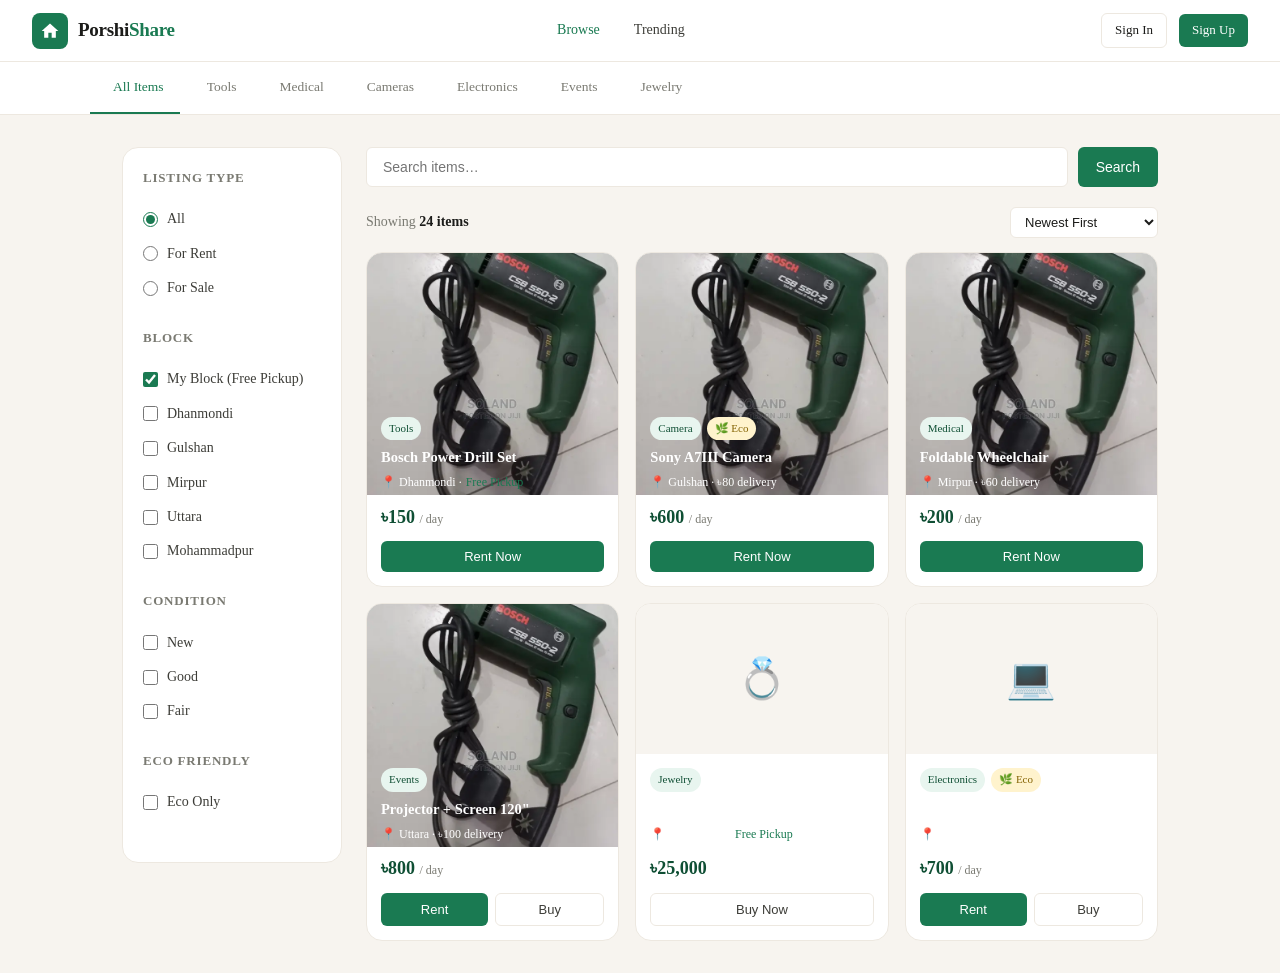
==== commit c95db0d2: "messages" ====
--- a/browse.html
+++ b/browse.html
@@ -9,16 +9,16 @@
 </head>
 <body>
 <nav class="topbar">
-  <a href="neighborrent.html" class="logo">
+  <a href="index.html" class="logo">
     <div class="logo-icon">
       <svg viewBox="0 0 24 24"><path d="M10 20v-6h4v6h5v-8h3L12 3 2 12h3v8z"/></svg>
     </div>
-    <span class="logo-text">Neighbor<span>Rent</span></span>
+    <span class="logo-text">Porshi<span>Share</span></span>
   </a>
   <div class="nav-links" id="nav-public">
     <a href="browse.html" class="nav-link active">Browse</a>
-    <a href="trending.html" class="nav-link">Trending 🌿</a>
-    <a href="#" class="nav-link">How it Works</a>
+    <a href="trending.html" class="nav-link">Trending </a>
+    <a href="messages.html" class="nav-link"></a>
   </div>
   <div class="nav-right" id="nav-right-public">
     <a href="signin.html" class="btn btn-outline btn-sm">Sign In</a>
@@ -28,13 +28,13 @@
 <div id="page-browse" class="page-section active">
   <div class="category-bar">
     <div class="inner">
-      <div class="cat-pill active"><span class="icon">🏠</span> All Items</div>
-      <div class="cat-pill"><span class="icon">⚙️</span> Tools</div>
-      <div class="cat-pill"><span class="icon">🏥</span> Medical</div>
-      <div class="cat-pill"><span class="icon">📷</span> Cameras</div>
-      <div class="cat-pill"><span class="icon">💻</span> Electronics</div>
-      <div class="cat-pill"><span class="icon">🎉</span> Events</div>
-      <div class="cat-pill"><span class="icon">💎</span> Jewelry</div>
+      <div class="cat-pill active"><span class="icon"></span> All Items</div>
+      <div class="cat-pill"><span class="icon"></span> Tools</div>
+      <div class="cat-pill"><span class="icon"></span> Medical</div>
+      <div class="cat-pill"><span class="icon"></span> Cameras</div>
+      <div class="cat-pill"><span class="icon"></span> Electronics</div>
+      <div class="cat-pill"><span class="icon"></span> Events</div>
+      <div class="cat-pill"><span class="icon"></span> Jewelry</div>
     </div>
   </div>
   <div class="container">
@@ -64,7 +64,7 @@
         </div>
         <div class="filter-group">
           <h3>Eco Friendly</h3>
-          <label><input type="checkbox"> 🌿 Eco Only</label>
+          <label><input type="checkbox">  Eco Only</label>
         </div>
       </aside>
 
@@ -82,7 +82,7 @@
         </div>
         <div class="cards-grid">
           <div class="item-card" onclick="location.href='item-detail.html'">
-            <div class="card-img">🔧</div>
+            <div class="card-img"> <img src="./assets/machine.webp" alt=""> </div>
             <div class="card-body">
               <div class="card-meta"><span class="card-cat">Tools</span></div>
               <div class="card-name">Bosch Power Drill Set</div>
@@ -92,7 +92,7 @@
             </div>
           </div>
           <div class="item-card" onclick="location.href='item-detail.html'">
-            <div class="card-img">📷</div>
+            <div class="card-img"> <img src="./assets/machine.webp" alt=""> </div>
             <div class="card-body">
               <div class="card-meta"><span class="card-cat">Camera</span><span class="eco-badge">🌿 Eco</span></div>
               <div class="card-name">Sony A7III Camera</div>
@@ -102,7 +102,7 @@
             </div>
           </div>
           <div class="item-card" onclick="location.href='item-detail.html'">
-            <div class="card-img">🩺</div>
+            <div class="card-img"> <img src="./assets/machine.webp" alt=""> </div>
             <div class="card-body">
               <div class="card-meta"><span class="card-cat">Medical</span></div>
               <div class="card-name">Foldable Wheelchair</div>
@@ -112,7 +112,7 @@
             </div>
           </div>
           <div class="item-card" onclick="location.href='item-detail.html'">
-            <div class="card-img">🎥</div>
+            <div class="card-img"> <img src="./assets/machine.webp" alt=""> </div>
             <div class="card-body">
               <div class="card-meta"><span class="card-cat">Events</span></div>
               <div class="card-name">Projector + Screen 120"</div>
@@ -145,7 +145,6 @@
       </div>
     </div>
   </div>
-  <footer class="u-inline-015"><p>Copyright © NeighborRent 2026 &nbsp;·&nbsp;<a href="#">About</a><a href="#">Terms</a><a href="#">Privacy</a><a href="#">Contact</a></p></footer>
 </div>
 
 <!-- ══════════════════════════════════════════
--- a/styles.css
+++ b/styles.css
@@ -33,7 +33,6 @@
 }
 
 body {
-  font-family: "DM Sans", sans-serif;
   background: var(--sand);
   color: var(--ink);
   font-size: 15px;
@@ -78,7 +77,6 @@
 }
 
 .logo-text {
-  font-family: "Playfair Display", serif;
   font-size: 19px;
   font-weight: 600;
   color: var(--ink);
@@ -159,7 +157,6 @@
   font-weight: 500;
   cursor: pointer;
   transition: all 0.15s;
-  font-family: inherit;
   text-decoration: none;
   border: none;
 }
@@ -253,7 +250,6 @@
 }
 
 .hero h1 {
-  font-family: "Playfair Display", serif;
   font-size: 52px;
   font-weight: 600;
   color: white;
@@ -321,7 +317,6 @@
   font-size: 28px;
   font-weight: 600;
   color: white;
-  font-family: "Playfair Display", serif;
 }
 
 .hero-stat .lbl {
@@ -441,7 +436,6 @@
   padding: 11px 16px;
   border-radius: var(--radius-sm);
   border: 1px solid var(--sand-dark);
-  font-family: inherit;
   font-size: 14px;
   background: var(--white);
   color: var(--ink);
@@ -521,12 +515,12 @@
   font-weight: 600;
   font-size: 14.5px;
   margin-bottom: 4px;
-  color: var(--ink);
+  color: #fff;
 }
 
 .card-block {
   font-size: 12px;
-  color: var(--ink-muted);
+  color: #fff;
   display: flex;
   align-items: center;
   gap: 4px;
@@ -561,7 +555,6 @@
   font-size: 13px;
   font-weight: 500;
   cursor: pointer;
-  font-family: inherit;
   transition: background 0.15s;
 }
 
@@ -579,7 +572,6 @@
   font-size: 13px;
   font-weight: 500;
   cursor: pointer;
-  font-family: inherit;
   transition: background 0.15s;
 }
 
@@ -615,7 +607,6 @@
 }
 
 .auth-title {
-  font-family: "Playfair Display", serif;
   font-size: 26px;
   font-weight: 600;
   margin-bottom: 6px;
@@ -644,7 +635,6 @@
   padding: 11px 14px;
   border-radius: var(--radius-sm);
   border: 1px solid var(--sand-dark);
-  font-family: inherit;
   font-size: 14px;
   color: var(--ink);
   background: var(--white);
@@ -662,7 +652,6 @@
   padding: 11px 14px;
   border-radius: var(--radius-sm);
   border: 1px solid var(--sand-dark);
-  font-family: inherit;
   font-size: 14px;
   color: var(--ink);
   background: var(--white);
@@ -815,7 +804,6 @@
 }
 
 .dash-welcome {
-  font-family: "Playfair Display", serif;
   font-size: 24px;
   font-weight: 600;
   color: var(--ink);
@@ -854,7 +842,6 @@
 .stat-card .stat-num {
   font-size: 30px;
   font-weight: 700;
-  font-family: "Playfair Display", serif;
   color: var(--ink);
 }
 
@@ -1092,6 +1079,9 @@
   cursor: pointer;
   border: 2px solid transparent;
 }
+.gallery-thumb img {
+  width: 100%;
+}
 
 .gallery-thumb.active {
   border-color: var(--green);
@@ -1111,7 +1101,6 @@
 }
 
 .detail-name {
-  font-family: "Playfair Display", serif;
   font-size: 26px;
   font-weight: 600;
   color: var(--ink);
@@ -1232,7 +1221,6 @@
 }
 
 .listing-card h2 {
-  font-family: "Playfair Display", serif;
   font-size: 22px;
   font-weight: 600;
   margin-bottom: 4px;
@@ -1515,7 +1503,6 @@
   padding: 10px 14px;
   border-radius: 99px;
   border: 1px solid var(--sand-dark);
-  font-family: inherit;
   font-size: 14px;
   background: var(--sand);
   outline: none;
@@ -1557,7 +1544,6 @@
 }
 
 .trending-hero h2 {
-  font-family: "Playfair Display", serif;
   font-size: 28px;
   font-weight: 600;
   margin-bottom: 8px;
@@ -1668,7 +1654,6 @@
 }
 
 .page-header h1 {
-  font-family: "Playfair Display", serif;
   font-size: 22px;
   font-weight: 600;
 }
@@ -1833,7 +1818,6 @@
 }
 
 .u-inline-002 {
-  font-family: "Playfair Display", serif;
   font-size: 22px;
   font-weight: 600;
 }
@@ -1865,7 +1849,6 @@
 }
 
 .u-inline-006 {
-  font-family: "Playfair Display", serif;
   font-size: 22px;
   font-weight: 600;
   color: white;
@@ -1909,7 +1892,6 @@
   border-radius: var(--radius-sm);
   background: white;
   color: var(--ink);
-  font-family: inherit;
 }
 
 .u-inline-013 {
